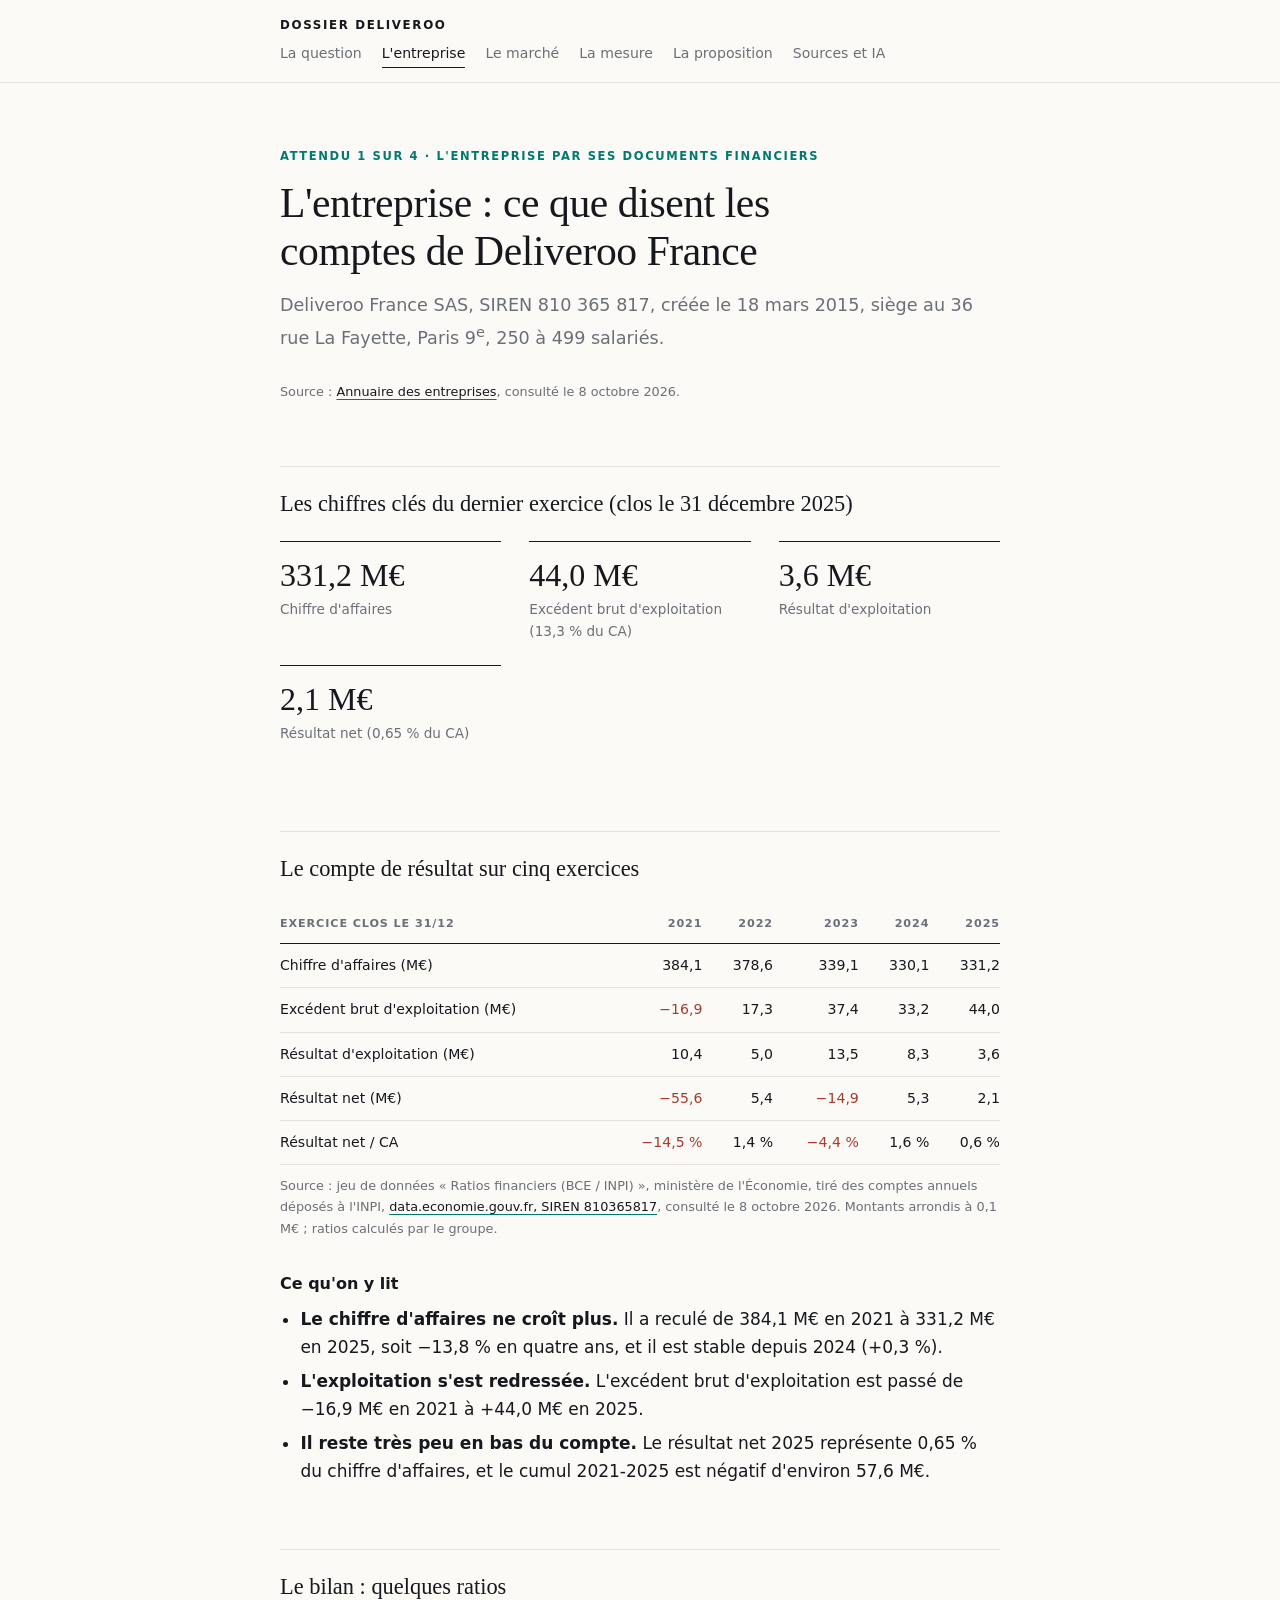
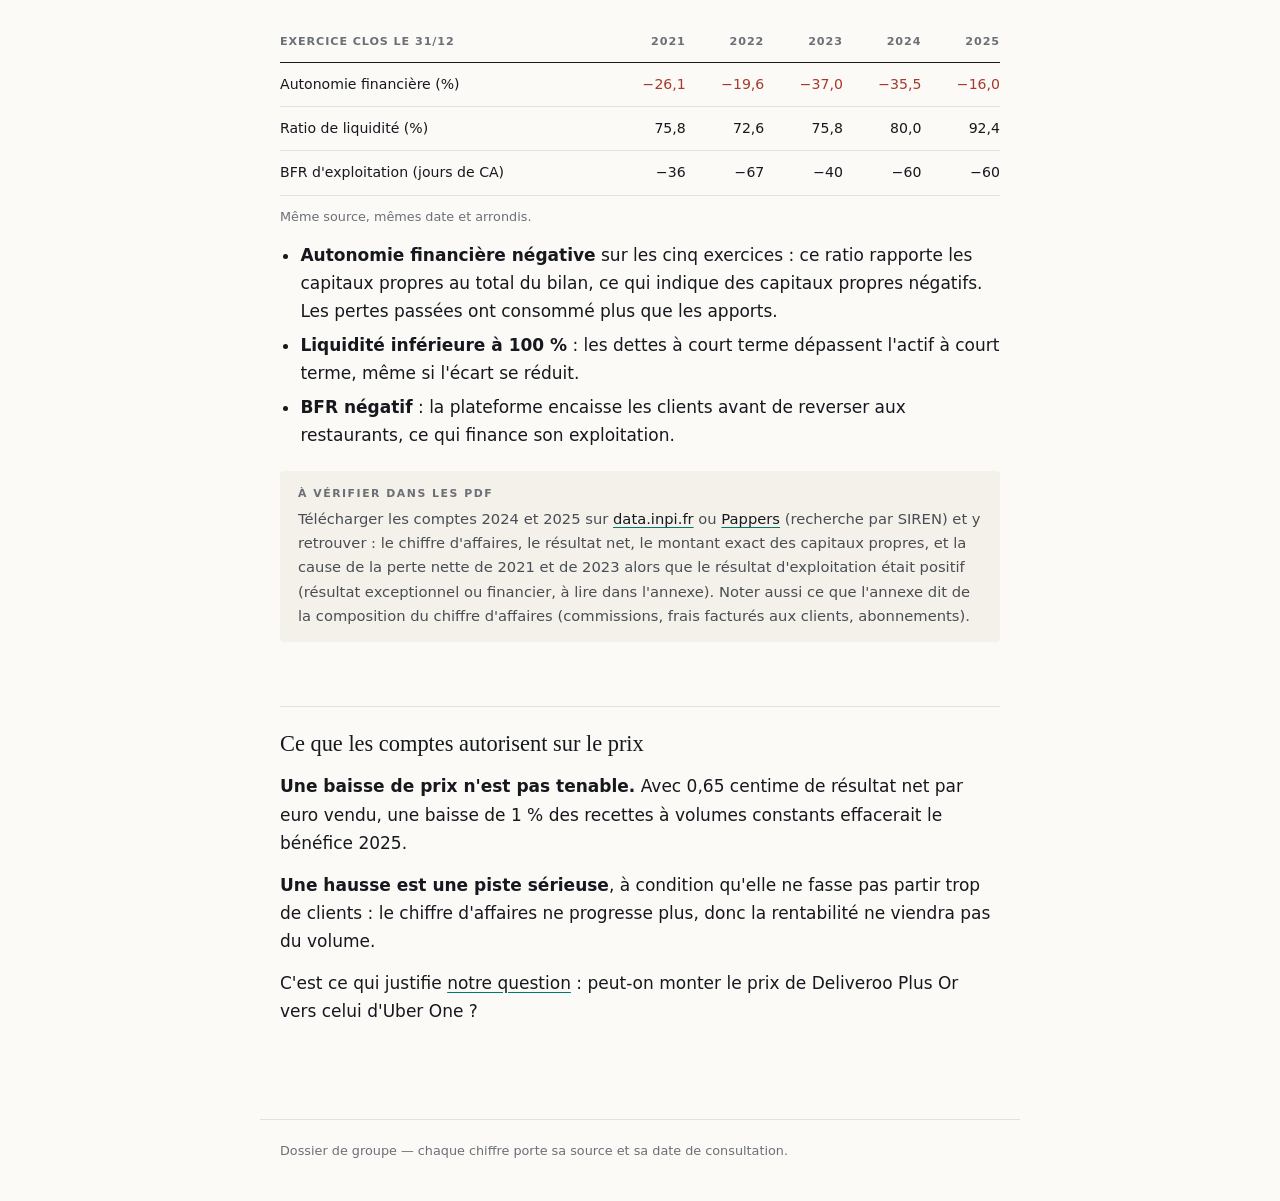
==== entreprise.html @ 6570c8b6 "Add files via upload" ====
<!doctype html>
<html lang="fr">
<head>
<meta charset="utf-8">
<meta name="viewport" content="width=device-width, initial-scale=1">
<title>L'entreprise — Dossier Deliveroo</title>
<link rel="stylesheet" href="style.css">
</head>
<body>
<header class="site"><div class="inner">
  <strong>Dossier Deliveroo</strong>
  <nav>
    <a href="index.html">La question</a>
    <a href="entreprise.html" aria-current="page">L'entreprise</a>
    <a href="marche.html">Le marché</a>
    <a href="mesure.html">La mesure</a>
    <a href="proposition.html">La proposition</a>
    <a href="methode.html">Sources et IA</a>
  </nav>
</div></header>
<main>
  <p class="eyebrow">Attendu 1 sur 4 · L'entreprise par ses documents financiers</p>
  <h1>L'entreprise : ce que disent les comptes de Deliveroo France</h1>
  <p class="lead">Deliveroo France SAS, SIREN 810 365 817, créée le 18 mars 2015, siège au 36 rue La Fayette, Paris 9<sup>e</sup>, 250 à 499 salariés.</p>
  <p class="src">Source : <a href="https://annuaire-entreprises.data.gouv.fr/entreprise/810365817">Annuaire des entreprises</a>, consulté le 8 octobre 2026.</p>

  <h2>Les chiffres clés du dernier exercice (clos le 31 décembre 2025)</h2>
  <div class="kpis">
    <div class="card"><span class="big">331,2 M€</span>Chiffre d'affaires</div>
    <div class="card"><span class="big">44,0 M€</span>Excédent brut d'exploitation (13,3 % du CA)</div>
    <div class="card"><span class="big">3,6 M€</span>Résultat d'exploitation</div>
    <div class="card"><span class="big">2,1 M€</span>Résultat net (0,65 % du CA)</div>
  </div>

  <h2>Le compte de résultat sur cinq exercices</h2>
  <div class="table-wrap"><table>
    <tr><th>Exercice clos le 31/12</th><th class="num">2021</th><th class="num">2022</th><th class="num">2023</th><th class="num">2024</th><th class="num">2025</th></tr>
    <tr><td>Chiffre d'affaires (M€)</td><td class="num">384,1</td><td class="num">378,6</td><td class="num">339,1</td><td class="num">330,1</td><td class="num">331,2</td></tr>
    <tr><td>Excédent brut d'exploitation (M€)</td><td class="num neg">−16,9</td><td class="num">17,3</td><td class="num">37,4</td><td class="num">33,2</td><td class="num">44,0</td></tr>
    <tr><td>Résultat d'exploitation (M€)</td><td class="num">10,4</td><td class="num">5,0</td><td class="num">13,5</td><td class="num">8,3</td><td class="num">3,6</td></tr>
    <tr><td>Résultat net (M€)</td><td class="num neg">−55,6</td><td class="num">5,4</td><td class="num neg">−14,9</td><td class="num">5,3</td><td class="num">2,1</td></tr>
    <tr><td>Résultat net / CA</td><td class="num neg">−14,5 %</td><td class="num">1,4 %</td><td class="num neg">−4,4 %</td><td class="num">1,6 %</td><td class="num">0,6 %</td></tr>
  </table></div>
  <p class="src">Source : jeu de données « Ratios financiers (BCE / INPI) », ministère de l'Économie, tiré des comptes annuels déposés à l'INPI, <a href="https://data.economie.gouv.fr/explore/dataset/ratios_inpi_bce/table/?q=810365817">data.economie.gouv.fr, SIREN 810365817</a>, consulté le 8 octobre 2026. Montants arrondis à 0,1 M€ ; ratios calculés par le groupe.</p>

  <h3>Ce qu'on y lit</h3>
  <ul>
    <li><strong>Le chiffre d'affaires ne croît plus.</strong> Il a reculé de 384,1 M€ en 2021 à 331,2 M€ en 2025, soit −13,8 % en quatre ans, et il est stable depuis 2024 (+0,3 %).</li>
    <li><strong>L'exploitation s'est redressée.</strong> L'excédent brut d'exploitation est passé de −16,9 M€ en 2021 à +44,0 M€ en 2025.</li>
    <li><strong>Il reste très peu en bas du compte.</strong> Le résultat net 2025 représente 0,65 % du chiffre d'affaires, et le cumul 2021-2025 est négatif d'environ 57,6 M€.</li>
  </ul>

  <h2>Le bilan : quelques ratios</h2>
  <div class="table-wrap"><table>
    <tr><th>Exercice clos le 31/12</th><th class="num">2021</th><th class="num">2022</th><th class="num">2023</th><th class="num">2024</th><th class="num">2025</th></tr>
    <tr><td>Autonomie financière (%)</td><td class="num neg">−26,1</td><td class="num neg">−19,6</td><td class="num neg">−37,0</td><td class="num neg">−35,5</td><td class="num neg">−16,0</td></tr>
    <tr><td>Ratio de liquidité (%)</td><td class="num">75,8</td><td class="num">72,6</td><td class="num">75,8</td><td class="num">80,0</td><td class="num">92,4</td></tr>
    <tr><td>BFR d'exploitation (jours de CA)</td><td class="num">−36</td><td class="num">−67</td><td class="num">−40</td><td class="num">−60</td><td class="num">−60</td></tr>
  </table></div>
  <p class="src">Même source, mêmes date et arrondis.</p>
  <ul>
    <li><strong>Autonomie financière négative</strong> sur les cinq exercices : ce ratio rapporte les capitaux propres au total du bilan, ce qui indique des capitaux propres négatifs. Les pertes passées ont consommé plus que les apports.</li>
    <li><strong>Liquidité inférieure à 100 %</strong> : les dettes à court terme dépassent l'actif à court terme, même si l'écart se réduit.</li>
    <li><strong>BFR négatif</strong> : la plateforme encaisse les clients avant de reverser aux restaurants, ce qui finance son exploitation.</li>
  </ul>

  <div class="todo"><strong>À vérifier dans les PDF</strong> Télécharger les comptes 2024 et 2025 sur <a href="https://data.inpi.fr/entreprises/810365817">data.inpi.fr</a> ou <a href="https://www.pappers.fr/">Pappers</a> (recherche par SIREN) et y retrouver : le chiffre d'affaires, le résultat net, le montant exact des capitaux propres, et la cause de la perte nette de 2021 et de 2023 alors que le résultat d'exploitation était positif (résultat exceptionnel ou financier, à lire dans l'annexe). Noter aussi ce que l'annexe dit de la composition du chiffre d'affaires (commissions, frais facturés aux clients, abonnements).</div>

  <h2>Ce que les comptes autorisent sur le prix</h2>
  <p><strong>Une baisse de prix n'est pas tenable.</strong> Avec 0,65 centime de résultat net par euro vendu, une baisse de 1 % des recettes à volumes constants effacerait le bénéfice 2025.</p>
  <p><strong>Une hausse est une piste sérieuse</strong>, à condition qu'elle ne fasse pas partir trop de clients : le chiffre d'affaires ne progresse plus, donc la rentabilité ne viendra pas du volume.</p>
  <p>C'est ce qui justifie <a href="index.html">notre question</a> : peut-on monter le prix de Deliveroo Plus Or vers celui d'Uber One ?</p>
</main>
<footer>Dossier de groupe — chaque chiffre porte sa source et sa date de consultation.</footer>
</body>
</html>
---- style.css ----
:root {
  --bg: #fbfaf7;
  --ink: #16181d;
  --muted: #6b6f76;
  --line: #e4e2dc;
  --accent: #00796f;
  --note: #f3f1ea;
  --neg: #a63a2b;
  --serif: "Iowan Old Style", "Palatino Linotype", Palatino, Georgia, serif;
  --sans: system-ui, -apple-system, "Segoe UI", Roboto, "Helvetica Neue", sans-serif;
}
* { box-sizing: border-box; }
html { -webkit-text-size-adjust: 100%; }
body {
  margin: 0;
  font-family: var(--sans);
  font-size: 17px;
  line-height: 1.65;
  color: var(--ink);
  background: var(--bg);
}

/* en-tête */
header.site {
  background: rgba(251, 250, 247, 0.92);
  backdrop-filter: blur(8px);
  border-bottom: 1px solid var(--line);
}
header.site .inner, main, footer {
  max-width: 760px;
  margin: 0 auto;
  padding-left: 20px;
  padding-right: 20px;
}
header.site .inner {
  display: flex;
  flex-wrap: wrap;
  align-items: baseline;
  justify-content: space-between;
  gap: 6px 24px;
  padding-top: 16px;
  padding-bottom: 14px;
}
header.site strong {
  font-size: 0.74rem;
  font-weight: 600;
  letter-spacing: 0.14em;
  text-transform: uppercase;
}
nav { display: flex; flex-wrap: wrap; gap: 4px 20px; }
nav a {
  color: var(--muted);
  text-decoration: none;
  font-size: 0.88rem;
  padding-bottom: 2px;
  border-bottom: 1px solid transparent;
}
nav a:hover { color: var(--ink); }
nav a[aria-current="page"] { color: var(--ink); border-bottom-color: var(--ink); }

/* texte */
main { padding-top: 64px; padding-bottom: 80px; }
.eyebrow {
  margin: 0 0 14px;
  font-size: 0.72rem;
  font-weight: 600;
  letter-spacing: 0.14em;
  text-transform: uppercase;
  color: var(--accent);
}
h1, h2, .big, .brief li::before { font-family: var(--serif); font-weight: 500; }
h1 {
  font-size: clamp(1.9rem, 5vw, 2.6rem);
  line-height: 1.15;
  letter-spacing: -0.01em;
  margin: 0 0 16px;
  text-wrap: balance;
}
h2 {
  font-size: 1.4rem;
  line-height: 1.3;
  margin: 64px 0 14px;
  padding-top: 22px;
  border-top: 1px solid var(--line);
}
h3 { font-size: 1rem; font-weight: 600; margin: 32px 0 8px; }
p { margin: 0 0 14px; }
p.lead { font-size: 1.1rem; color: var(--muted); margin-bottom: 28px; }
ul, ol { padding-left: 1.2em; margin: 0 0 14px; }
li { margin-bottom: 6px; }
a { color: var(--ink); text-decoration-color: var(--accent); text-underline-offset: 3px; }
a:hover { color: var(--accent); }
code { font-size: 0.86em; background: var(--note); padding: 1px 5px; border-radius: 3px; }
.src { font-size: 0.8rem; color: var(--muted); margin-top: 10px; }

/* blocs */
.card {
  border-left: 2px solid var(--ink);
  padding: 4px 0 4px 22px;
  margin: 22px 0;
}
.card p:last-child { margin-bottom: 0; }
.todo {
  background: var(--note);
  border-radius: 4px;
  padding: 14px 18px;
  margin: 22px 0;
  font-size: 0.92rem;
  color: #4a4d53;
}
.todo strong:first-child {
  display: block;
  margin-bottom: 4px;
  font-size: 0.68rem;
  letter-spacing: 0.14em;
  text-transform: uppercase;
  color: var(--muted);
}
.kpis {
  display: grid;
  grid-template-columns: repeat(auto-fit, minmax(160px, 1fr));
  gap: 0 28px;
  margin: 22px 0;
}
.kpis .card {
  border-left: 0;
  border-top: 1px solid var(--ink);
  padding: 14px 0 0;
  margin: 0 0 22px;
  font-size: 0.85rem;
  color: var(--muted);
}
.kpis .big { display: block; font-size: 2rem; line-height: 1.2; color: var(--ink); margin-bottom: 4px; }

/* la demande du module */
.brief { list-style: none; padding: 0; counter-reset: brief; margin: 22px 0; }
.brief li {
  counter-increment: brief;
  display: grid;
  grid-template-columns: 3rem 1fr;
  padding: 14px 0;
  margin: 0;
  border-top: 1px solid var(--line);
}
.brief li:last-child { border-bottom: 1px solid var(--line); }
.brief li::before { content: counter(brief, decimal-leading-zero); color: var(--accent); font-size: 1.1rem; }
.brief small { display: block; color: var(--muted); font-size: 0.85rem; }

/* tableaux */
.table-wrap { overflow-x: auto; margin: 22px 0 0; }
table { border-collapse: collapse; width: 100%; min-width: 720px; font-size: 0.88rem; }
th, td { padding: 10px 14px 10px 0; text-align: left; vertical-align: top; border-bottom: 1px solid var(--line); }
th {
  font-size: 0.7rem;
  font-weight: 600;
  letter-spacing: 0.08em;
  text-transform: uppercase;
  color: var(--muted);
  border-bottom-color: var(--ink);
}
td.num, th.num { text-align: right; white-space: nowrap; font-variant-numeric: tabular-nums; padding-right: 0; padding-left: 14px; }
td.neg { color: var(--neg); }

footer {
  color: var(--muted);
  font-size: 0.8rem;
  padding-top: 20px;
  padding-bottom: 40px;
  border-top: 1px solid var(--line);
}

/* questionnaire */
.step { display: none; }
.step.active { display: block; }
label.q { display: block; font-weight: 600; margin: 28px 0 8px; }
.opts label { display: block; padding: 7px 0; cursor: pointer; }
.opts input { margin-right: 8px; accent-color: var(--ink); }
input[type="number"], select {
  font: inherit;
  padding: 9px 12px;
  border: 1px solid #c9c6bd;
  border-radius: 4px;
  background: #fff;
  color: var(--ink);
  max-width: 100%;
}
input[type="number"] { width: 130px; }
input:focus-visible, select:focus-visible, button:focus-visible, a:focus-visible { outline: 2px solid var(--accent); outline-offset: 2px; }
button {
  font: inherit;
  font-size: 0.95rem;
  padding: 11px 24px;
  margin-top: 28px;
  border: 1px solid var(--ink);
  border-radius: 4px;
  background: var(--ink);
  color: var(--bg);
  cursor: pointer;
}
button:hover { background: var(--accent); border-color: var(--accent); }
.offer { border: 1px solid var(--ink); border-radius: 4px; padding: 22px 24px; }
.offer h3 { margin-top: 0; font-family: var(--serif); font-size: 1.3rem; font-weight: 500; }
.err { color: var(--neg); font-size: 0.9rem; }
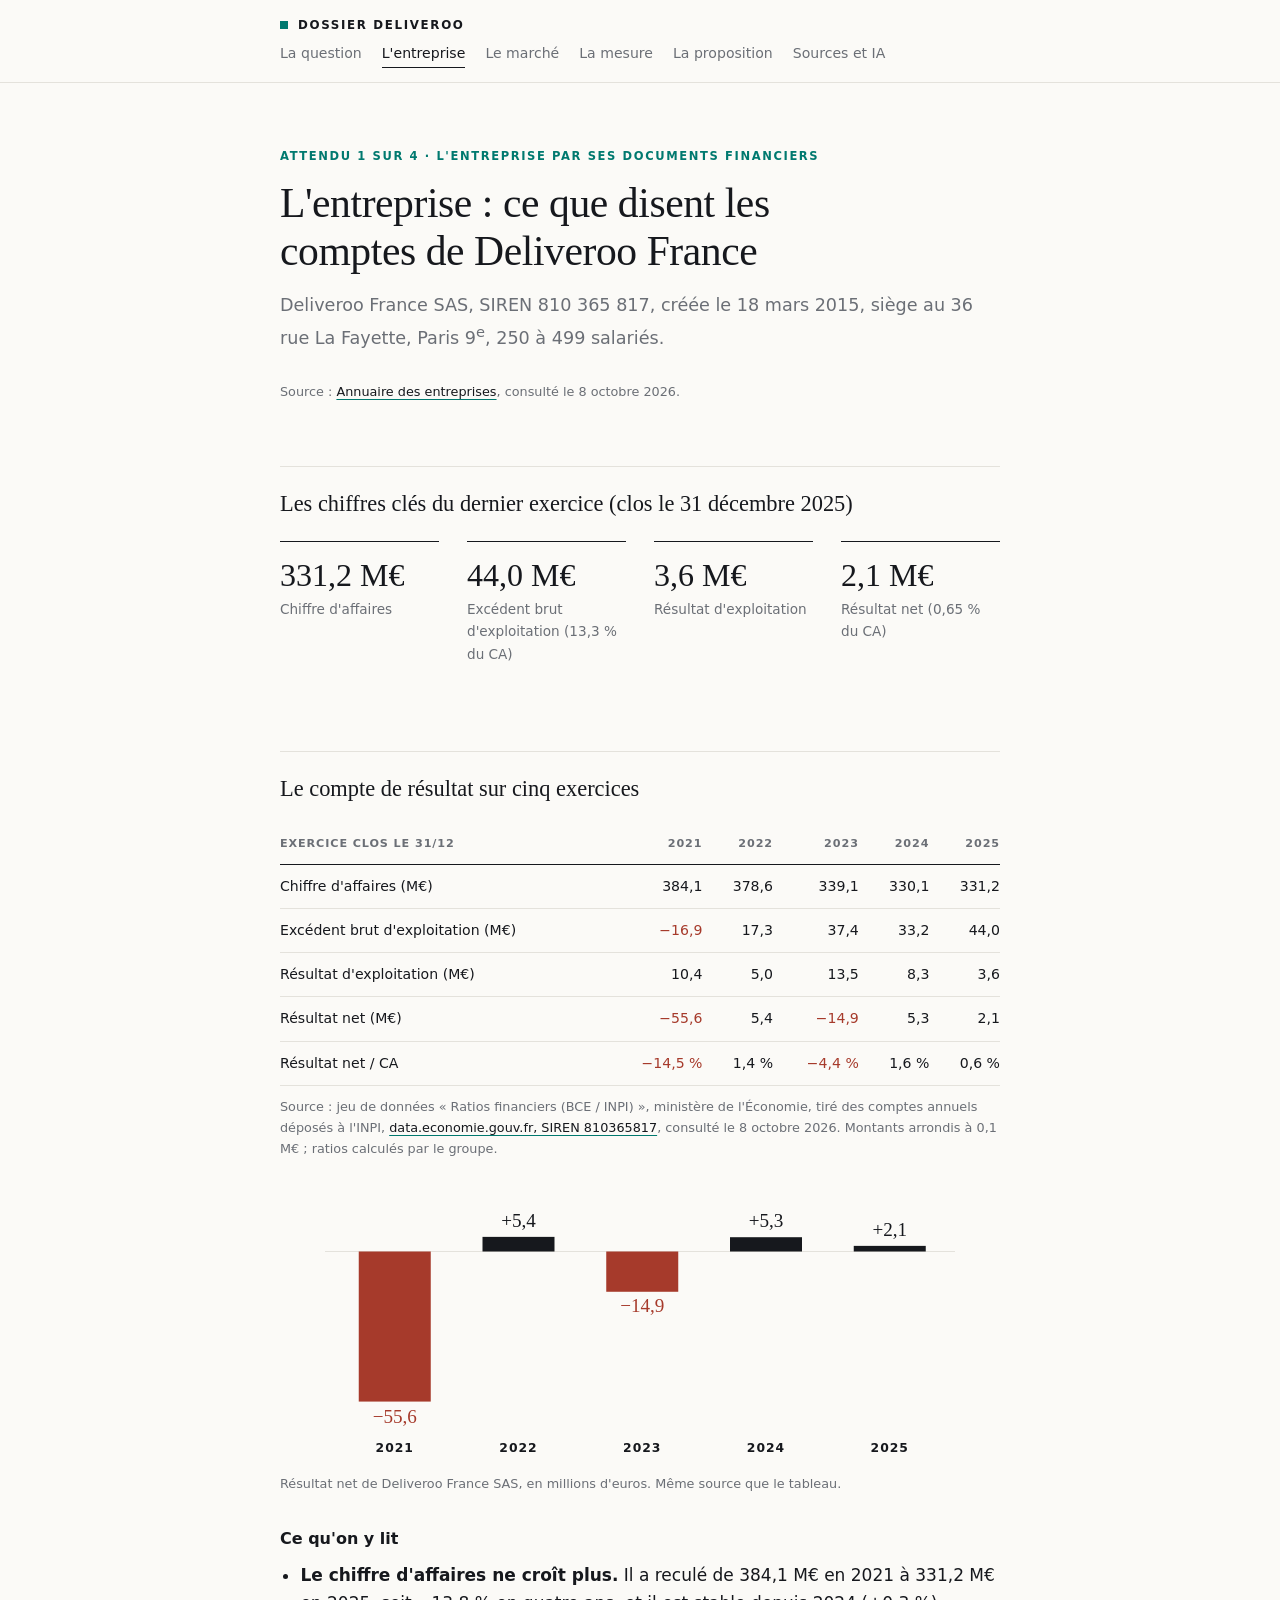
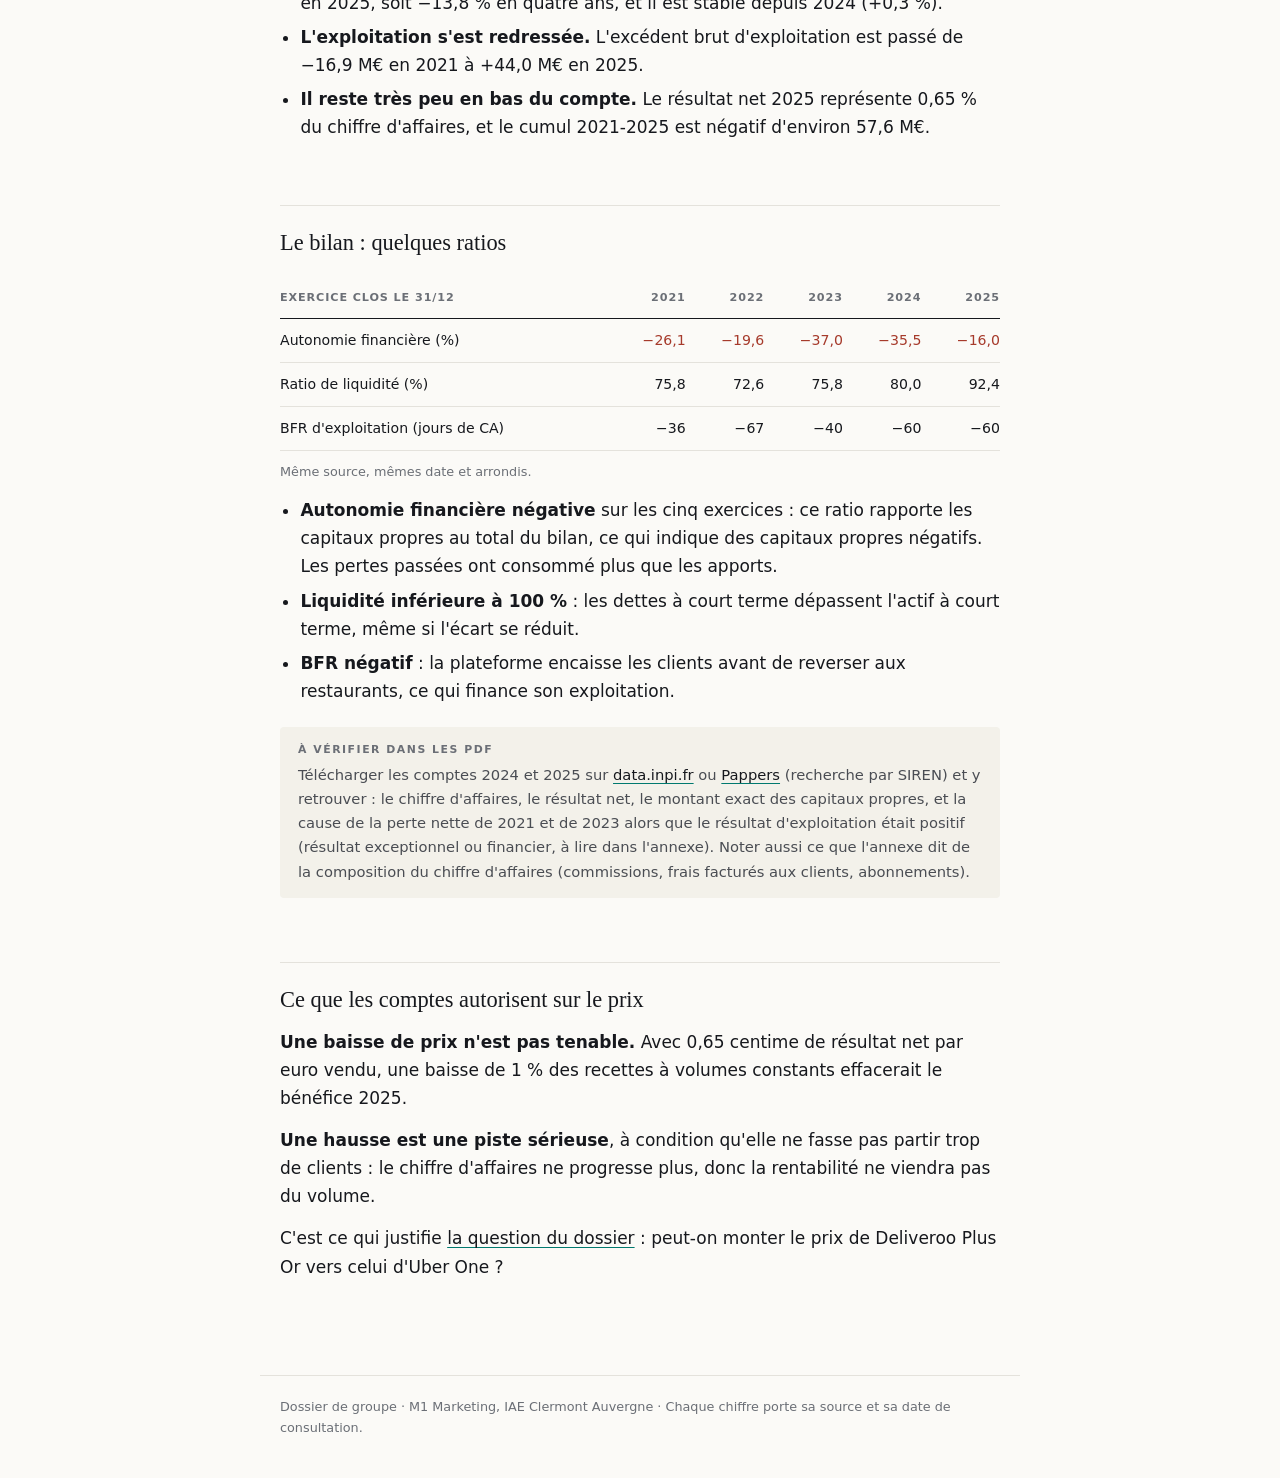
==== commit 784561cc: "Add files via upload" ====
--- a/entreprise.html
+++ b/entreprise.html
@@ -43,6 +43,28 @@
   </table></div>
   <p class="src">Source : jeu de données « Ratios financiers (BCE / INPI) », ministère de l'Économie, tiré des comptes annuels déposés à l'INPI, <a href="https://data.economie.gouv.fr/explore/dataset/ratios_inpi_bce/table/?q=810365817">data.economie.gouv.fr, SIREN 810365817</a>, consulté le 8 octobre 2026. Montants arrondis à 0,1 M€ ; ratios calculés par le groupe.</p>
 
+  <figure>
+    <svg viewBox="0 0 640 240" role="img" aria-label="Résultat net de Deliveroo France de 2021 à 2025, en millions d'euros">
+      <line x1="40" y1="52" x2="600" y2="52" class="axis"/>
+      <rect x="70" y="52" width="64" height="133.4" class="bar neg"/>
+      <rect x="180" y="39" width="64" height="13" class="bar"/>
+      <rect x="290" y="52" width="64" height="35.8" class="bar neg"/>
+      <rect x="400" y="39.3" width="64" height="12.7" class="bar"/>
+      <rect x="510" y="47" width="64" height="5" class="bar"/>
+      <text x="102" y="204" text-anchor="middle" class="val neg">−55,6</text>
+      <text x="212" y="30" text-anchor="middle" class="val">+5,4</text>
+      <text x="322" y="106" text-anchor="middle" class="val neg">−14,9</text>
+      <text x="432" y="30" text-anchor="middle" class="val">+5,3</text>
+      <text x="542" y="38" text-anchor="middle" class="val">+2,1</text>
+      <text x="102" y="230" text-anchor="middle" class="lab">2021</text>
+      <text x="212" y="230" text-anchor="middle" class="lab">2022</text>
+      <text x="322" y="230" text-anchor="middle" class="lab">2023</text>
+      <text x="432" y="230" text-anchor="middle" class="lab">2024</text>
+      <text x="542" y="230" text-anchor="middle" class="lab">2025</text>
+    </svg>
+    <figcaption>Résultat net de Deliveroo France SAS, en millions d'euros. Même source que le tableau.</figcaption>
+  </figure>
+
   <h3>Ce qu'on y lit</h3>
   <ul>
     <li><strong>Le chiffre d'affaires ne croît plus.</strong> Il a reculé de 384,1 M€ en 2021 à 331,2 M€ en 2025, soit −13,8 % en quatre ans, et il est stable depuis 2024 (+0,3 %).</li>
@@ -69,8 +91,8 @@
   <h2>Ce que les comptes autorisent sur le prix</h2>
   <p><strong>Une baisse de prix n'est pas tenable.</strong> Avec 0,65 centime de résultat net par euro vendu, une baisse de 1 % des recettes à volumes constants effacerait le bénéfice 2025.</p>
   <p><strong>Une hausse est une piste sérieuse</strong>, à condition qu'elle ne fasse pas partir trop de clients : le chiffre d'affaires ne progresse plus, donc la rentabilité ne viendra pas du volume.</p>
-  <p>C'est ce qui justifie <a href="index.html">notre question</a> : peut-on monter le prix de Deliveroo Plus Or vers celui d'Uber One ?</p>
+  <p>C'est ce qui justifie <a href="index.html">la question du dossier</a> : peut-on monter le prix de Deliveroo Plus Or vers celui d'Uber One ?</p>
 </main>
-<footer>Dossier de groupe — chaque chiffre porte sa source et sa date de consultation.</footer>
+<footer>Dossier de groupe · M1 Marketing, IAE Clermont Auvergne · Chaque chiffre porte sa source et sa date de consultation.</footer>
 </body>
 </html>
--- a/style.css
+++ b/style.css
@@ -41,6 +41,14 @@
   padding-top: 16px;
   padding-bottom: 14px;
 }
+header.site strong::before {
+  content: "";
+  display: inline-block;
+  width: 8px;
+  height: 8px;
+  margin-right: 10px;
+  background: var(--accent);
+}
 header.site strong {
   font-size: 0.74rem;
   font-weight: 600;
@@ -118,7 +126,7 @@
 }
 .kpis {
   display: grid;
-  grid-template-columns: repeat(auto-fit, minmax(160px, 1fr));
+  grid-template-columns: repeat(auto-fit, minmax(140px, 1fr));
   gap: 0 28px;
   margin: 22px 0;
 }
@@ -201,3 +209,31 @@
 .offer { border: 1px solid var(--ink); border-radius: 4px; padding: 22px 24px; }
 .offer h3 { margin-top: 0; font-family: var(--serif); font-size: 1.3rem; font-weight: 500; }
 .err { color: var(--neg); font-size: 0.9rem; }
+
+/* page d'accueil */
+.hero { padding-bottom: 36px; margin-bottom: 36px; border-bottom: 1px solid var(--ink); }
+.hero h1 { font-size: clamp(2.1rem, 6vw, 3.1rem); margin-bottom: 22px; }
+.standfirst { font-family: var(--serif); font-size: 1.22rem; line-height: 1.55; color: #3a3d44; margin-bottom: 22px; }
+.meta { font-size: 0.8rem; color: var(--muted); margin: 0; }
+
+/* figures */
+figure { margin: 34px 0 8px; }
+figure svg { display: block; width: 100%; height: auto; }
+figcaption { font-size: 0.8rem; color: var(--muted); margin-top: 10px; }
+svg .axis { stroke: var(--line); stroke-width: 1; }
+svg .range { stroke: var(--ink); stroke-width: 2; }
+svg .dot { fill: var(--ink); }
+svg .dot.accent { fill: var(--accent); }
+svg .dot.hollow { fill: var(--bg); stroke: var(--muted); stroke-width: 1.5; stroke-dasharray: 3 2; }
+svg .bar { fill: var(--ink); }
+svg .bar.neg { fill: var(--neg); }
+svg text { font-family: var(--sans); fill: var(--ink); }
+svg .val { font-family: var(--serif); font-size: 17px; }
+svg .val.neg { fill: var(--neg); }
+svg .lab { font-size: 11px; font-weight: 600; letter-spacing: 0.08em; text-transform: uppercase; }
+svg .sub { font-size: 11.5px; fill: var(--muted); }
+
+@media print {
+  header.site { position: static; }
+  .todo { border: 1px solid var(--line); }
+}
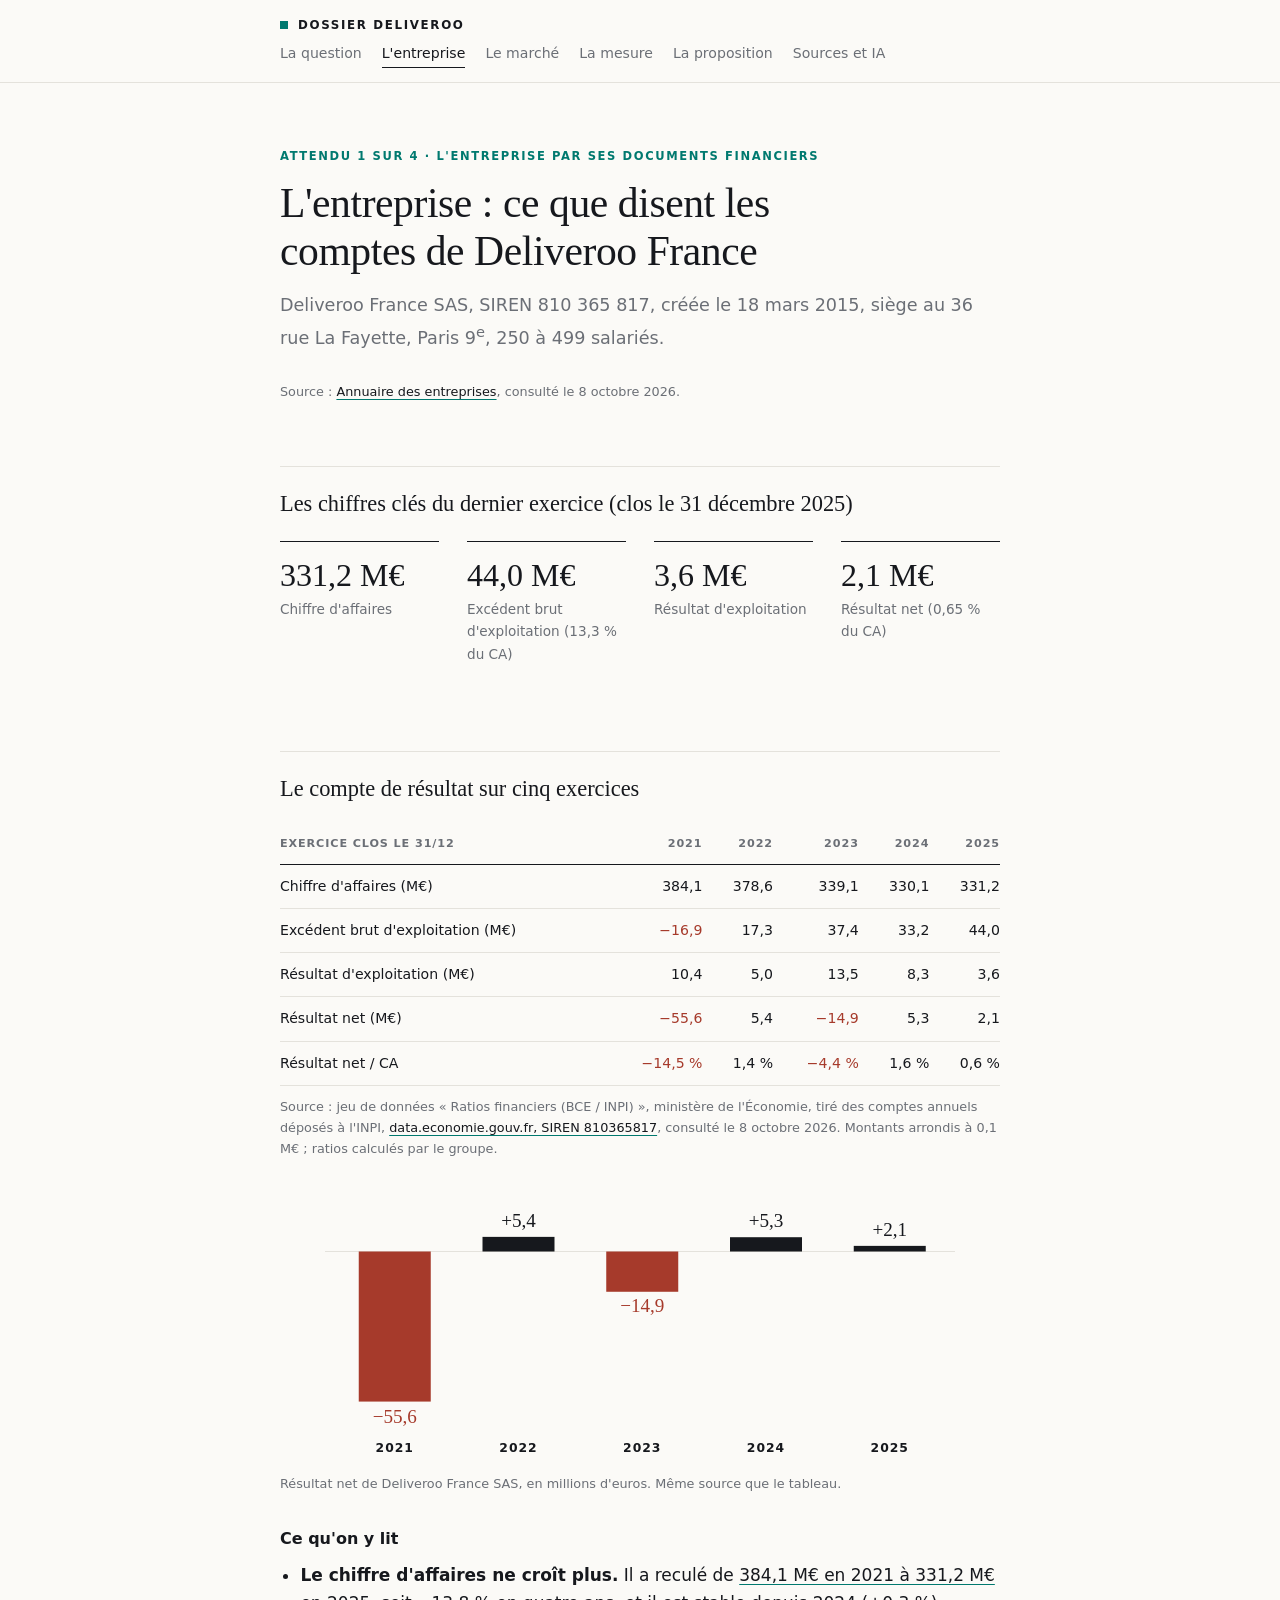
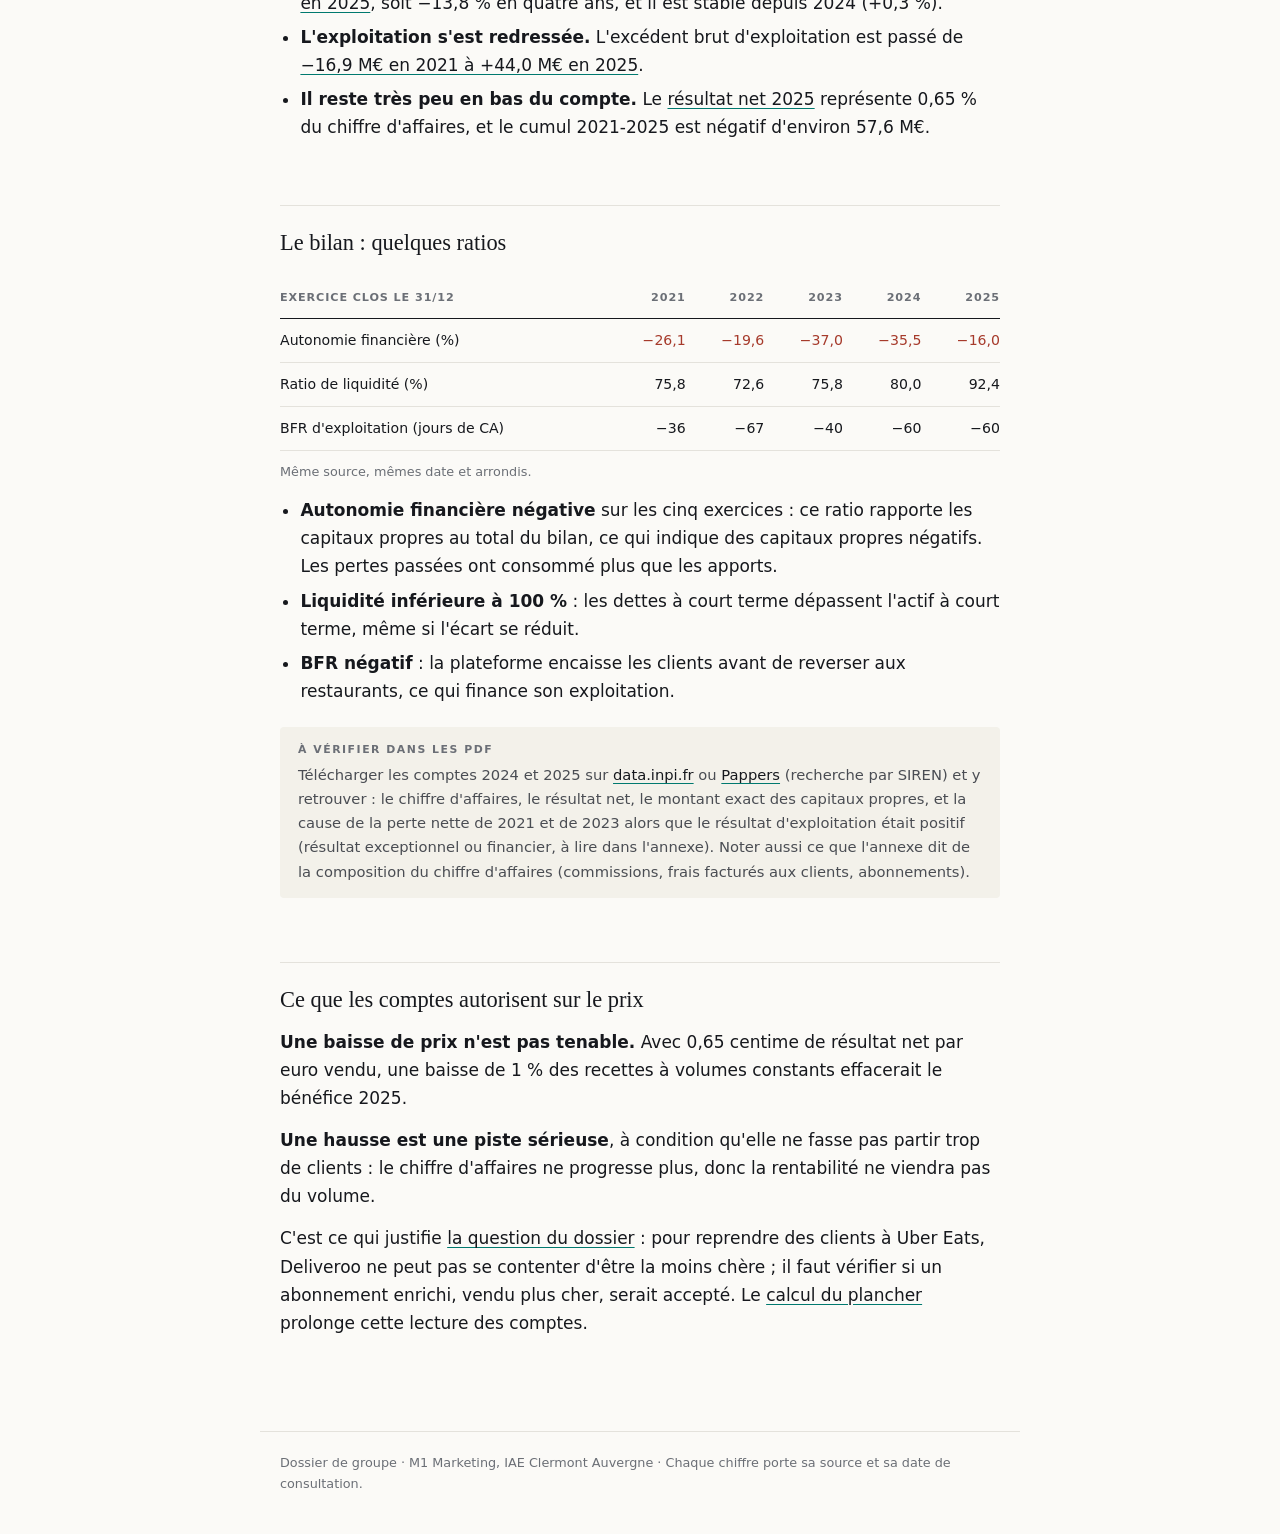
==== commit d2b02e6a: "Add files via upload" ====
--- a/entreprise.html
+++ b/entreprise.html
@@ -67,9 +67,9 @@
 
   <h3>Ce qu'on y lit</h3>
   <ul>
-    <li><strong>Le chiffre d'affaires ne croît plus.</strong> Il a reculé de 384,1 M€ en 2021 à 331,2 M€ en 2025, soit −13,8 % en quatre ans, et il est stable depuis 2024 (+0,3 %).</li>
-    <li><strong>L'exploitation s'est redressée.</strong> L'excédent brut d'exploitation est passé de −16,9 M€ en 2021 à +44,0 M€ en 2025.</li>
-    <li><strong>Il reste très peu en bas du compte.</strong> Le résultat net 2025 représente 0,65 % du chiffre d'affaires, et le cumul 2021-2025 est négatif d'environ 57,6 M€.</li>
+    <li><strong>Le chiffre d'affaires ne croît plus.</strong> Il a reculé de <a href="https://data.economie.gouv.fr/explore/dataset/ratios_inpi_bce/table/?q=810365817">384,1 M€ en 2021 à 331,2 M€ en 2025</a>, soit −13,8 % en quatre ans, et il est stable depuis 2024 (+0,3 %).</li>
+    <li><strong>L'exploitation s'est redressée.</strong> L'excédent brut d'exploitation est passé de <a href="https://data.economie.gouv.fr/explore/dataset/ratios_inpi_bce/table/?q=810365817">−16,9 M€ en 2021 à +44,0 M€ en 2025</a>.</li>
+    <li><strong>Il reste très peu en bas du compte.</strong> Le <a href="https://data.economie.gouv.fr/explore/dataset/ratios_inpi_bce/table/?q=810365817">résultat net 2025</a> représente 0,65 % du chiffre d'affaires, et le cumul 2021-2025 est négatif d'environ 57,6 M€.</li>
   </ul>
 
   <h2>Le bilan : quelques ratios</h2>
@@ -91,7 +91,7 @@
   <h2>Ce que les comptes autorisent sur le prix</h2>
   <p><strong>Une baisse de prix n'est pas tenable.</strong> Avec 0,65 centime de résultat net par euro vendu, une baisse de 1 % des recettes à volumes constants effacerait le bénéfice 2025.</p>
   <p><strong>Une hausse est une piste sérieuse</strong>, à condition qu'elle ne fasse pas partir trop de clients : le chiffre d'affaires ne progresse plus, donc la rentabilité ne viendra pas du volume.</p>
-  <p>C'est ce qui justifie <a href="index.html">la question du dossier</a> : peut-on monter le prix de Deliveroo Plus Or vers celui d'Uber One ?</p>
+  <p>C'est ce qui justifie <a href="index.html">la question du dossier</a> : pour reprendre des clients à Uber Eats, Deliveroo ne peut pas se contenter d'être la moins chère ; il faut vérifier si un abonnement enrichi, vendu plus cher, serait accepté. Le <a href="index.html#plancher">calcul du plancher</a> prolonge cette lecture des comptes.</p>
 </main>
 <footer>Dossier de groupe · M1 Marketing, IAE Clermont Auvergne · Chaque chiffre porte sa source et sa date de consultation.</footer>
 </body>
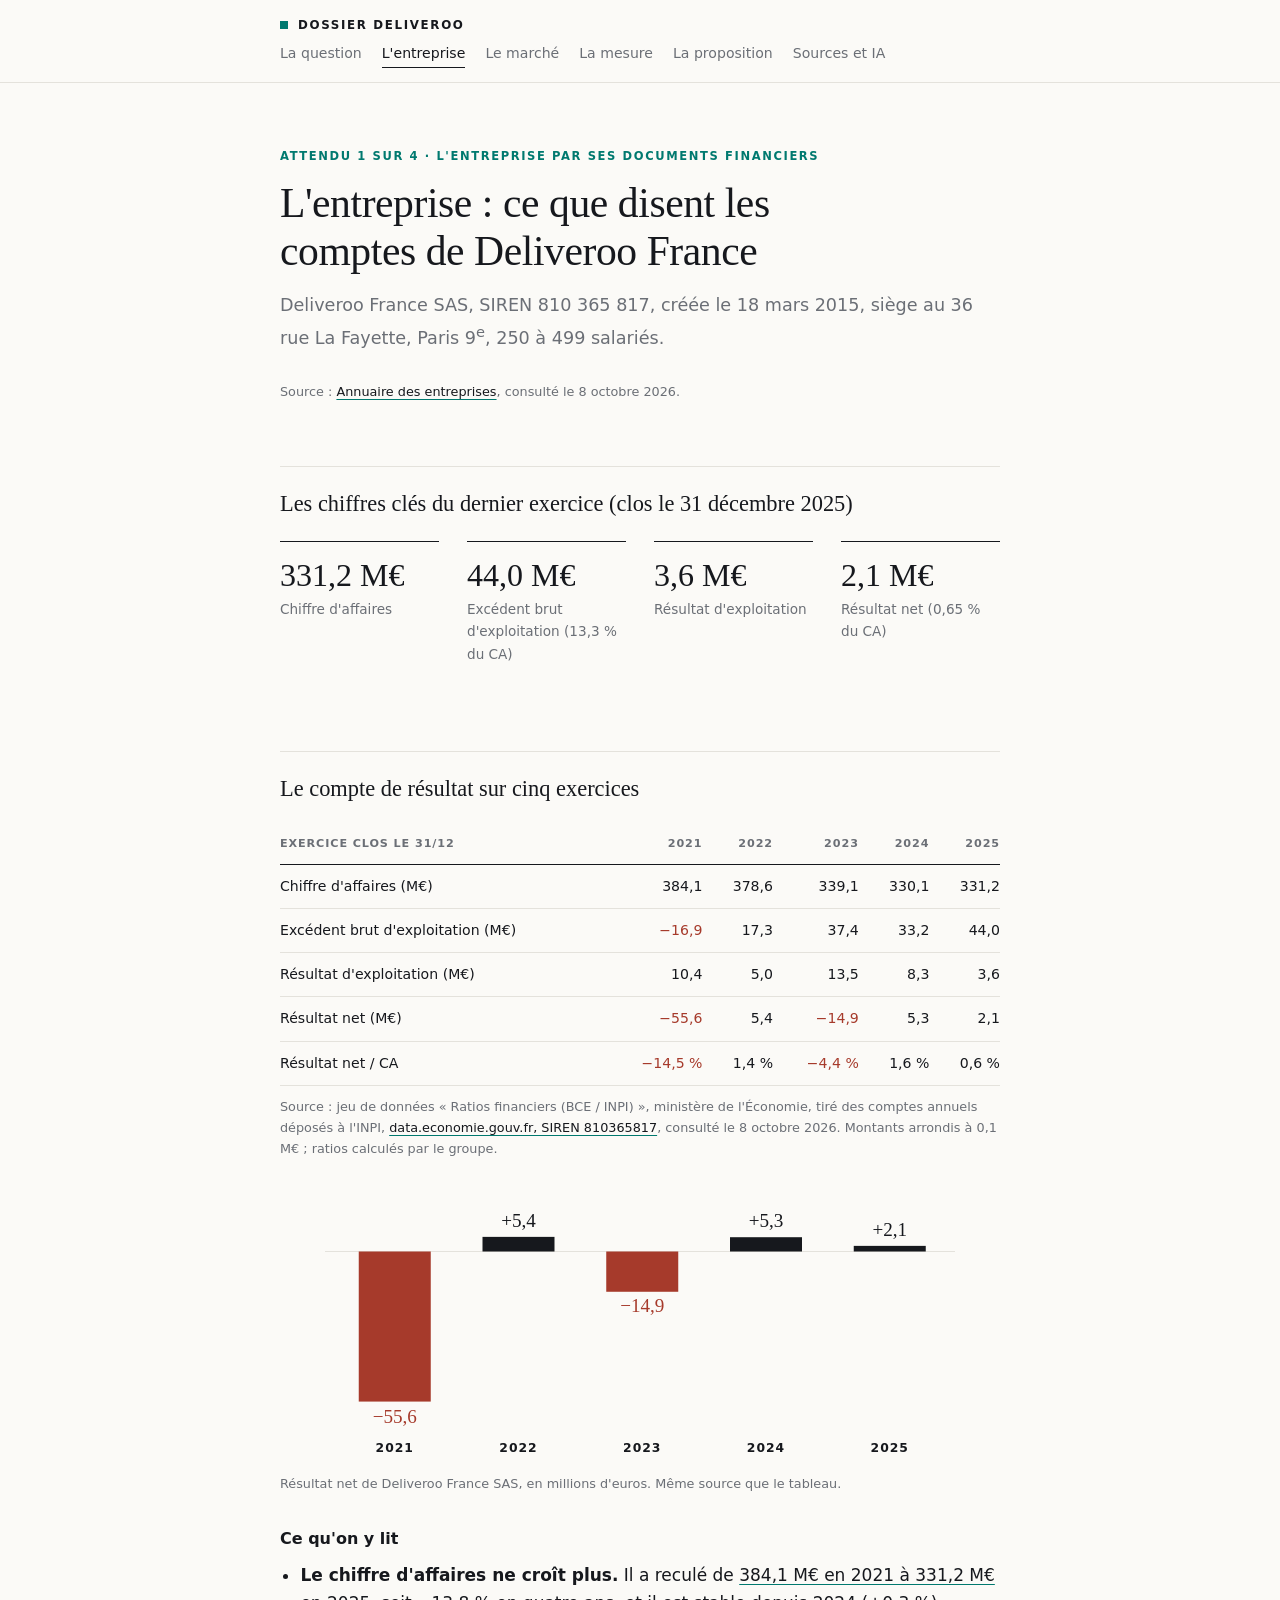
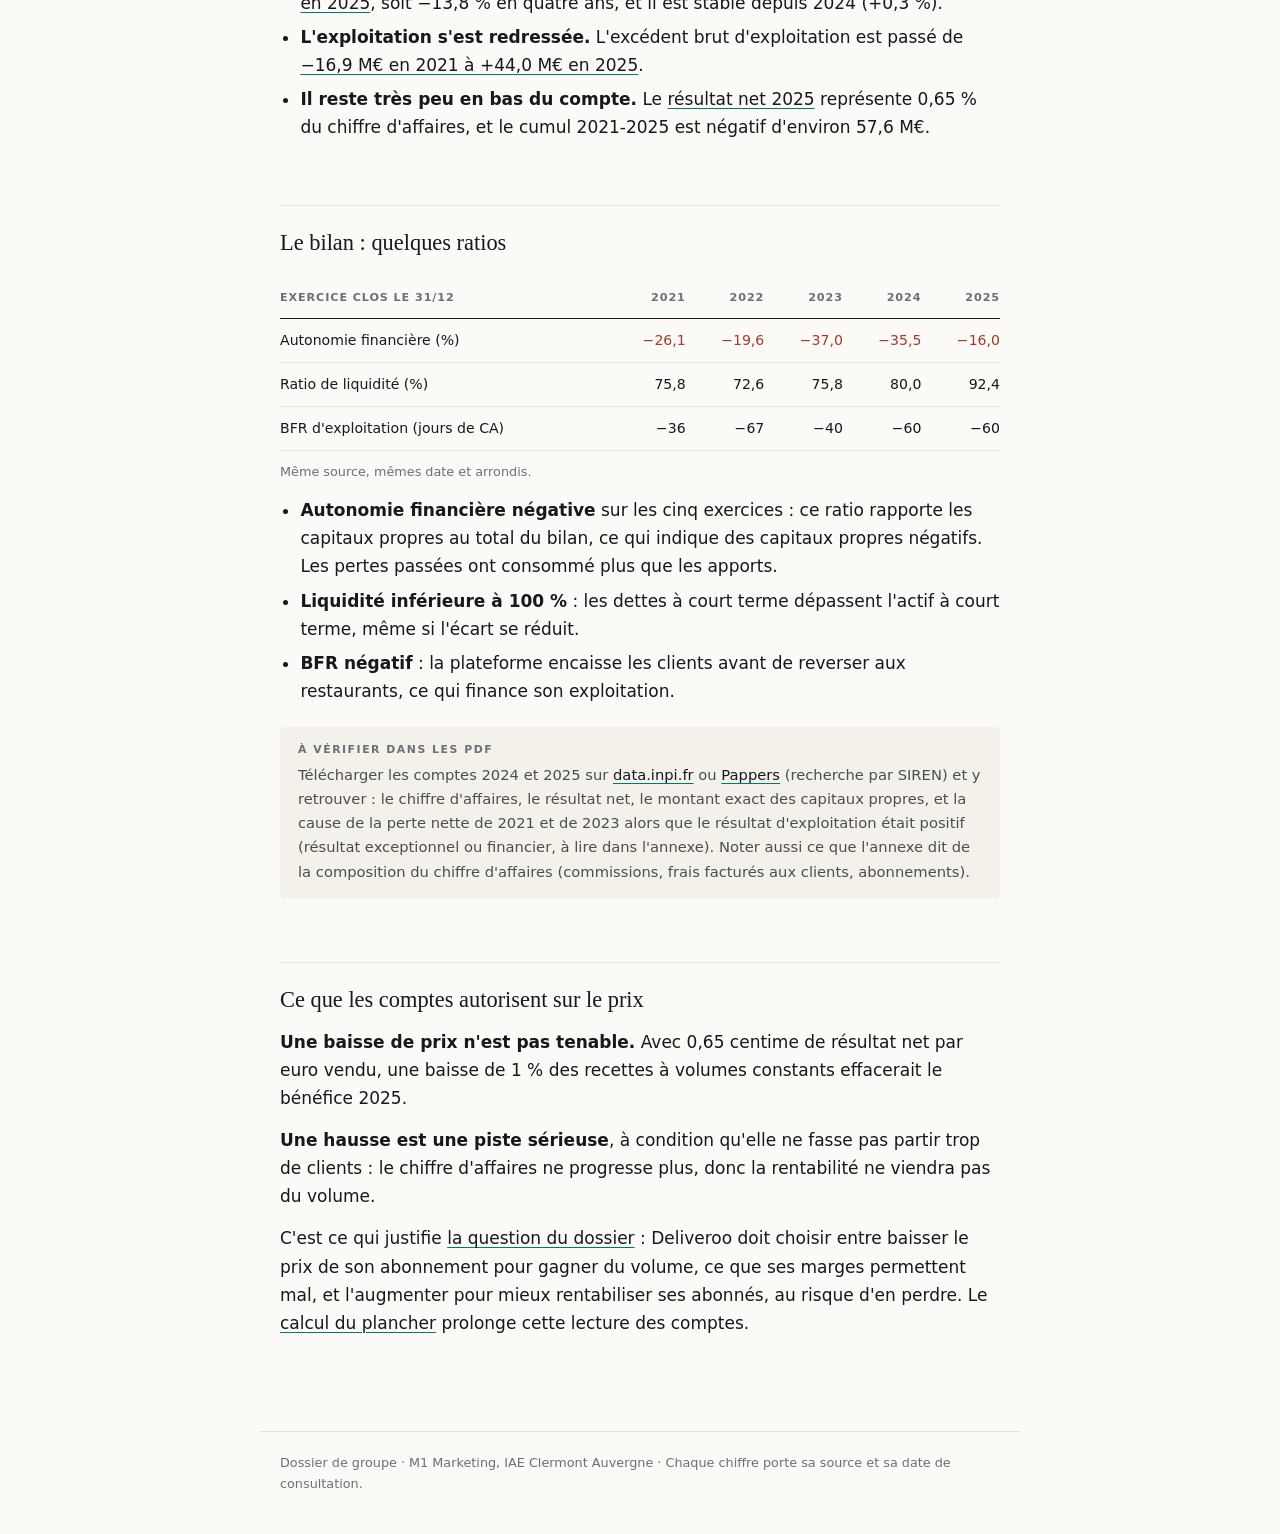
==== commit 7fa8cb37: "Add files via upload" ====
--- a/entreprise.html
+++ b/entreprise.html
@@ -91,7 +91,7 @@
   <h2>Ce que les comptes autorisent sur le prix</h2>
   <p><strong>Une baisse de prix n'est pas tenable.</strong> Avec 0,65 centime de résultat net par euro vendu, une baisse de 1 % des recettes à volumes constants effacerait le bénéfice 2025.</p>
   <p><strong>Une hausse est une piste sérieuse</strong>, à condition qu'elle ne fasse pas partir trop de clients : le chiffre d'affaires ne progresse plus, donc la rentabilité ne viendra pas du volume.</p>
-  <p>C'est ce qui justifie <a href="index.html">la question du dossier</a> : pour reprendre des clients à Uber Eats, Deliveroo ne peut pas se contenter d'être la moins chère ; il faut vérifier si un abonnement enrichi, vendu plus cher, serait accepté. Le <a href="index.html#plancher">calcul du plancher</a> prolonge cette lecture des comptes.</p>
+  <p>C'est ce qui justifie <a href="index.html">la question du dossier</a> : Deliveroo doit choisir entre baisser le prix de son abonnement pour gagner du volume, ce que ses marges permettent mal, et l'augmenter pour mieux rentabiliser ses abonnés, au risque d'en perdre. Le <a href="index.html#plancher">calcul du plancher</a> prolonge cette lecture des comptes.</p>
 </main>
 <footer>Dossier de groupe · M1 Marketing, IAE Clermont Auvergne · Chaque chiffre porte sa source et sa date de consultation.</footer>
 </body>
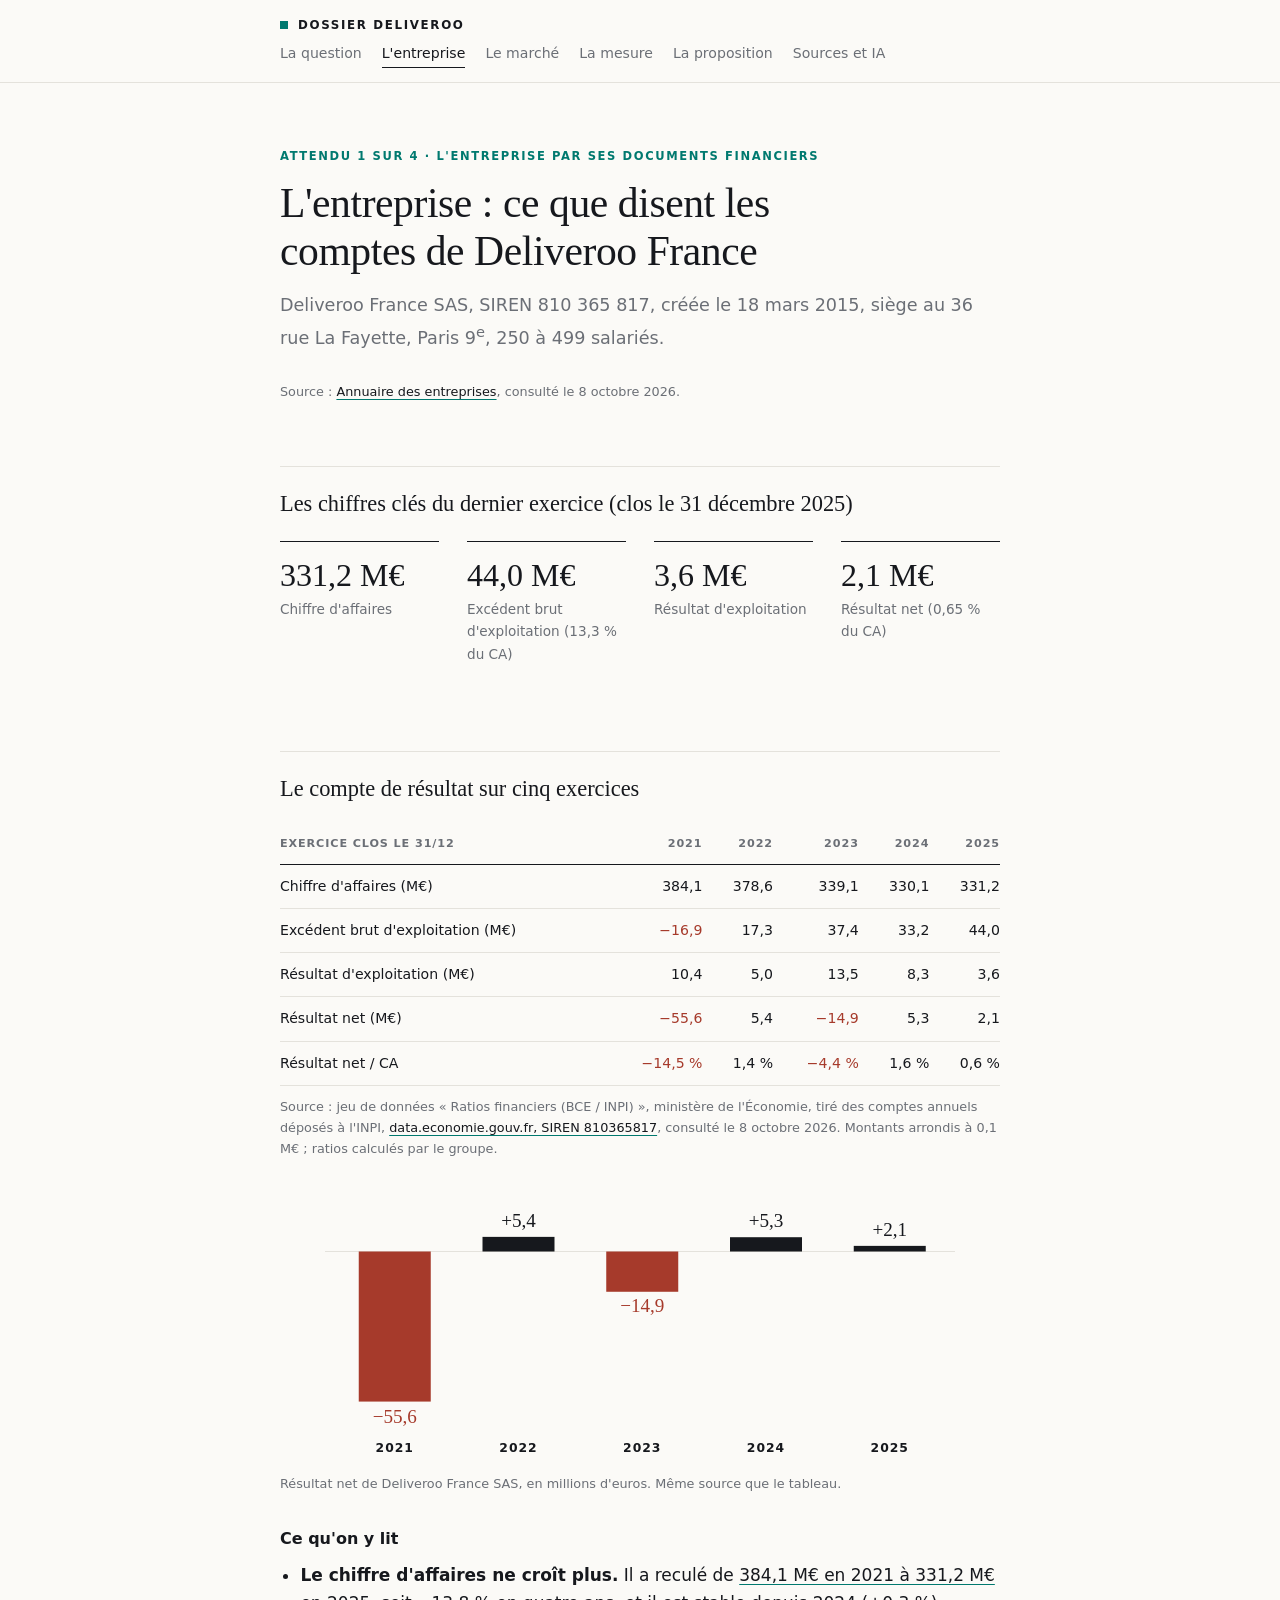
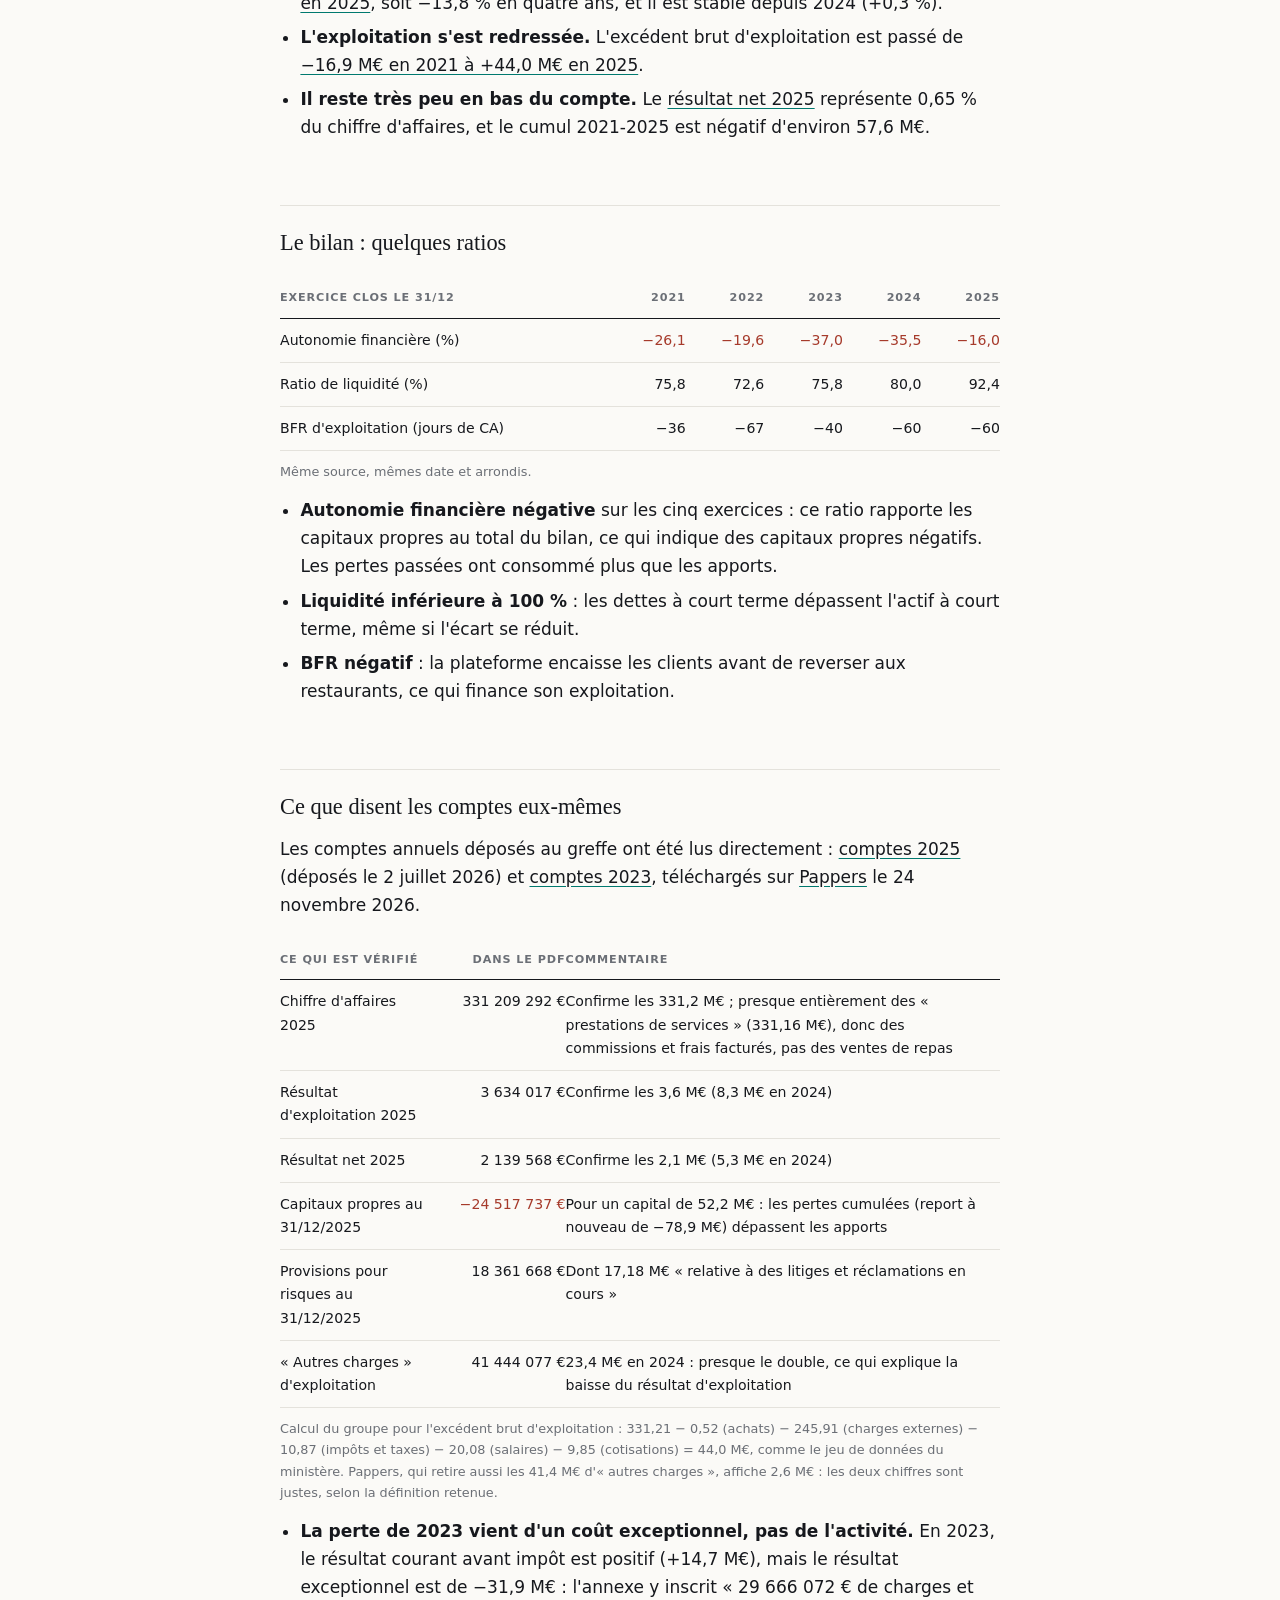
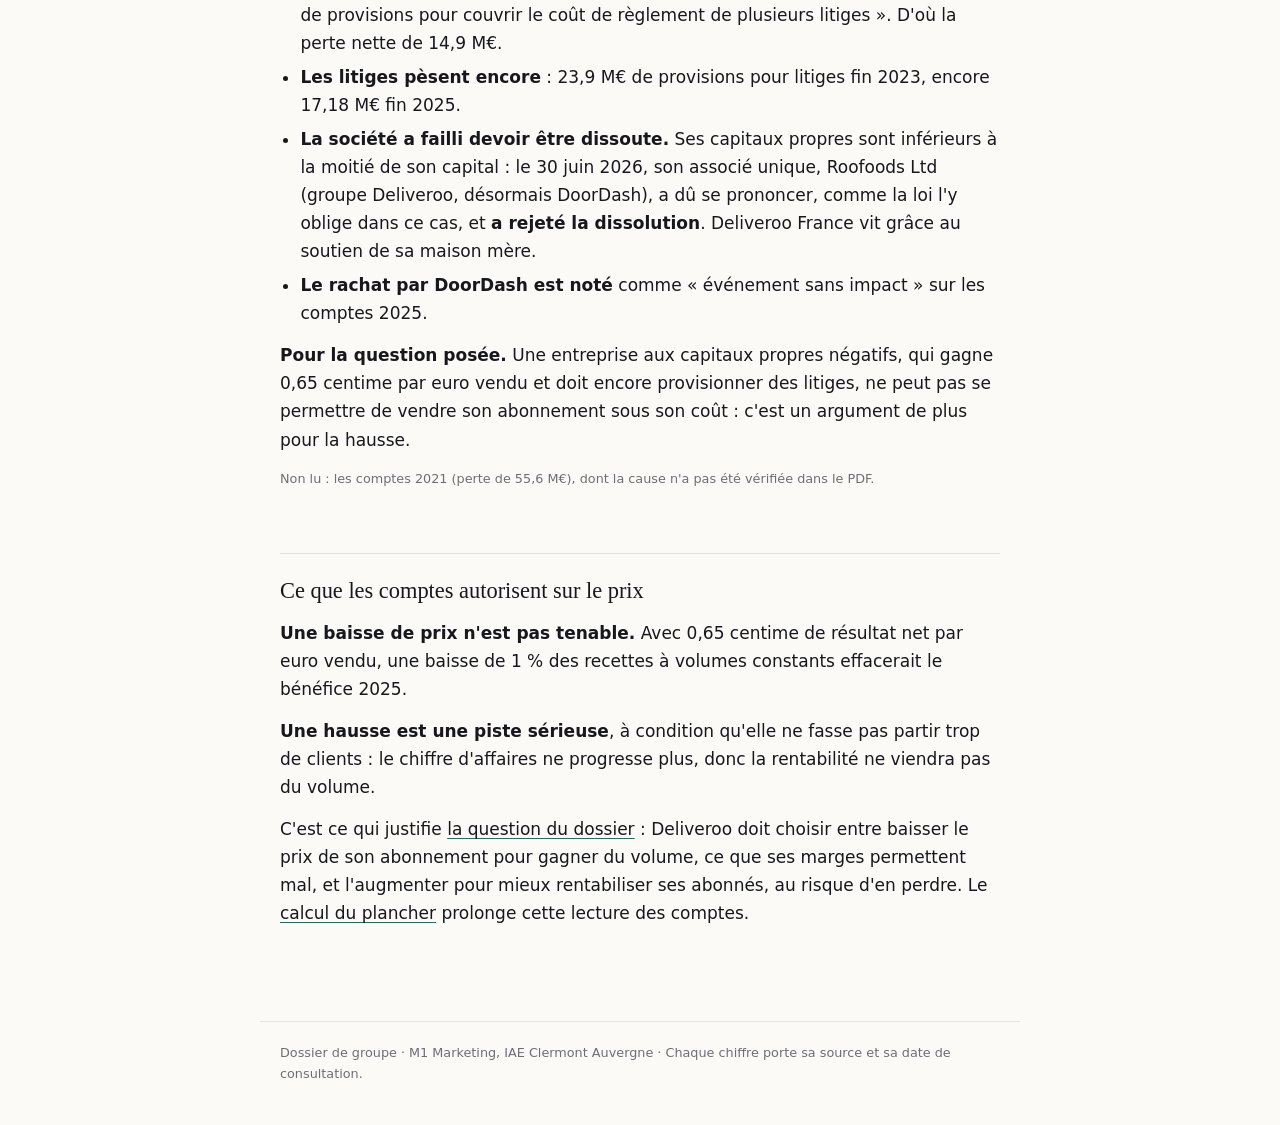
==== commit b81445cc: "Pages finales : résultats, proposition, sources" ====
--- a/entreprise.html
+++ b/entreprise.html
@@ -86,7 +86,26 @@
     <li><strong>BFR négatif</strong> : la plateforme encaisse les clients avant de reverser aux restaurants, ce qui finance son exploitation.</li>
   </ul>
 
-  <div class="todo"><strong>À vérifier dans les PDF</strong> Télécharger les comptes 2024 et 2025 sur <a href="https://data.inpi.fr/entreprises/810365817">data.inpi.fr</a> ou <a href="https://www.pappers.fr/">Pappers</a> (recherche par SIREN) et y retrouver : le chiffre d'affaires, le résultat net, le montant exact des capitaux propres, et la cause de la perte nette de 2021 et de 2023 alors que le résultat d'exploitation était positif (résultat exceptionnel ou financier, à lire dans l'annexe). Noter aussi ce que l'annexe dit de la composition du chiffre d'affaires (commissions, frais facturés aux clients, abonnements).</div>
+  <h2>Ce que disent les comptes eux-mêmes</h2>
+  <p>Les comptes annuels déposés au greffe ont été lus directement : <a href="documents/deliveroo_comptes_2025.pdf">comptes 2025</a> (déposés le 2 juillet 2026) et <a href="documents/deliveroo_comptes_2023.pdf">comptes 2023</a>, téléchargés sur <a href="https://www.pappers.fr/entreprise/deliveroo-france-sas-810365817">Pappers</a> le 24 novembre 2026.</p>
+  <div class="table-wrap"><table>
+    <tr><th>Ce qui est vérifié</th><th class="num">Dans le PDF</th><th>Commentaire</th></tr>
+    <tr><td>Chiffre d'affaires 2025</td><td class="num">331 209 292 €</td><td>Confirme les 331,2 M€ ; presque entièrement des « prestations de services » (331,16 M€), donc des commissions et frais facturés, pas des ventes de repas</td></tr>
+    <tr><td>Résultat d'exploitation 2025</td><td class="num">3 634 017 €</td><td>Confirme les 3,6 M€ (8,3 M€ en 2024)</td></tr>
+    <tr><td>Résultat net 2025</td><td class="num">2 139 568 €</td><td>Confirme les 2,1 M€ (5,3 M€ en 2024)</td></tr>
+    <tr><td>Capitaux propres au 31/12/2025</td><td class="num neg">−24 517 737 €</td><td>Pour un capital de 52,2 M€ : les pertes cumulées (report à nouveau de −78,9 M€) dépassent les apports</td></tr>
+    <tr><td>Provisions pour risques au 31/12/2025</td><td class="num">18 361 668 €</td><td>Dont 17,18 M€ « relative à des litiges et réclamations en cours »</td></tr>
+    <tr><td>« Autres charges » d'exploitation</td><td class="num">41 444 077 €</td><td>23,4 M€ en 2024 : presque le double, ce qui explique la baisse du résultat d'exploitation</td></tr>
+  </table></div>
+  <p class="src">Calcul du groupe pour l'excédent brut d'exploitation : 331,21 − 0,52 (achats) − 245,91 (charges externes) − 10,87 (impôts et taxes) − 20,08 (salaires) − 9,85 (cotisations) = 44,0 M€, comme le jeu de données du ministère. Pappers, qui retire aussi les 41,4 M€ d'« autres charges », affiche 2,6 M€ : les deux chiffres sont justes, selon la définition retenue.</p>
+  <ul>
+    <li><strong>La perte de 2023 vient d'un coût exceptionnel, pas de l'activité.</strong> En 2023, le résultat courant avant impôt est positif (+14,7 M€), mais le résultat exceptionnel est de −31,9 M€ : l'annexe y inscrit « 29 666 072 € de charges et de provisions pour couvrir le coût de règlement de plusieurs litiges ». D'où la perte nette de 14,9 M€.</li>
+    <li><strong>Les litiges pèsent encore</strong> : 23,9 M€ de provisions pour litiges fin 2023, encore 17,18 M€ fin 2025.</li>
+    <li><strong>La société a failli devoir être dissoute.</strong> Ses capitaux propres sont inférieurs à la moitié de son capital : le 30 juin 2026, son associé unique, Roofoods Ltd (groupe Deliveroo, désormais DoorDash), a dû se prononcer, comme la loi l'y oblige dans ce cas, et <strong>a rejeté la dissolution</strong>. Deliveroo France vit grâce au soutien de sa maison mère.</li>
+    <li><strong>Le rachat par DoorDash est noté</strong> comme « événement sans impact » sur les comptes 2025.</li>
+  </ul>
+  <p><strong>Pour la question posée.</strong> Une entreprise aux capitaux propres négatifs, qui gagne 0,65 centime par euro vendu et doit encore provisionner des litiges, ne peut pas se permettre de vendre son abonnement sous son coût : c'est un argument de plus pour la hausse.</p>
+  <p class="src">Non lu : les comptes 2021 (perte de 55,6 M€), dont la cause n'a pas été vérifiée dans le PDF.</p>
 
   <h2>Ce que les comptes autorisent sur le prix</h2>
   <p><strong>Une baisse de prix n'est pas tenable.</strong> Avec 0,65 centime de résultat net par euro vendu, une baisse de 1 % des recettes à volumes constants effacerait le bénéfice 2025.</p>
--- a/style.css
+++ b/style.css
@@ -206,6 +206,8 @@
   cursor: pointer;
 }
 button:hover { background: var(--accent); border-color: var(--accent); }
+button.secondary { background: transparent; color: var(--ink); }
+button.secondary:hover { background: var(--note); border-color: var(--ink); }
 .offer { border: 1px solid var(--ink); border-radius: 4px; padding: 22px 24px; }
 .offer h3 { margin-top: 0; font-family: var(--serif); font-size: 1.3rem; font-weight: 500; }
 .err { color: var(--neg); font-size: 0.9rem; }
@@ -219,6 +221,7 @@
 /* figures */
 figure { margin: 34px 0 8px; }
 figure svg { display: block; width: 100%; height: auto; }
+figure img { display: block; width: 100%; height: auto; border: 1px solid var(--line); }
 figcaption { font-size: 0.8rem; color: var(--muted); margin-top: 10px; }
 svg .axis { stroke: var(--line); stroke-width: 1; }
 svg .range { stroke: var(--ink); stroke-width: 2; }
@@ -233,6 +236,34 @@
 svg .lab { font-size: 11px; font-weight: 600; letter-spacing: 0.08em; text-transform: uppercase; }
 svg .sub { font-size: 11.5px; fill: var(--muted); }
 
+/* boutons d'appel */
+.cta-row { display: flex; flex-wrap: wrap; gap: 10px; margin-top: 24px; }
+.cta { display: inline-block; padding: 13px 22px; border-radius: 999px; background: var(--ink); color: var(--bg); text-decoration: none; font-weight: 600; font-size: 0.95rem; transition: transform .15s, background .15s; }
+.cta:hover { background: var(--accent); color: #fff; transform: translateY(-2px); }
+.cta.ghost { background: transparent; color: var(--ink); border: 1px solid var(--ink); }
+.cta.ghost:hover { background: var(--ink); color: var(--bg); }
+
+/* simulateur de prix */
+.sim { background: #fff; border: 1px solid var(--line); border-radius: 16px; padding: 24px 22px 20px; margin: 22px 0 8px; box-shadow: 0 8px 26px rgba(22,24,29,.06); }
+.sim-price { text-align: center; font-family: var(--serif); font-size: 3rem; line-height: 1; }
+.sim-price small { display: block; font-family: var(--sans); font-size: .85rem; color: var(--muted); margin-top: 6px; }
+#sim-range { -webkit-appearance: none; appearance: none; width: 100%; height: 6px; border-radius: 3px; margin: 22px 0 8px; outline: none; }
+#sim-range::-webkit-slider-thumb { -webkit-appearance: none; width: 26px; height: 26px; border-radius: 50%; background: var(--ink); border: 4px solid #fff; box-shadow: 0 2px 8px rgba(0,0,0,.25); cursor: pointer; }
+#sim-range::-moz-range-thumb { width: 20px; height: 20px; border-radius: 50%; background: var(--ink); border: 4px solid #fff; box-shadow: 0 2px 8px rgba(0,0,0,.25); cursor: pointer; }
+.sim-scale { display: flex; justify-content: space-between; font-size: .75rem; color: var(--muted); }
+.sim-out { display: grid; grid-template-columns: repeat(auto-fit, minmax(150px, 1fr)); gap: 12px; margin: 20px 0 6px; }
+.sim-out div { background: var(--bg); border-radius: 12px; padding: 14px; }
+.sim-out b { display: block; font-family: var(--serif); font-size: 1.5rem; font-weight: 500; }
+.sim-out b.pos { color: var(--accent); }
+.sim-out b.neg { color: var(--neg); }
+.sim-out span { font-size: .78rem; color: var(--muted); }
+.sim-verdict { margin: 14px 0 0; font-weight: 600; }
+
+/* apparition des sections au défilement */
+.reveal { opacity: 0; transform: translateY(14px); transition: opacity .6s ease, transform .6s ease; }
+.reveal.in { opacity: 1; transform: none; }
+@media (prefers-reduced-motion: reduce) { .reveal { opacity: 1; transform: none; transition: none; } .cta { transition: none; } }
+
 @media print {
   header.site { position: static; }
   .todo { border: 1px solid var(--line); }
